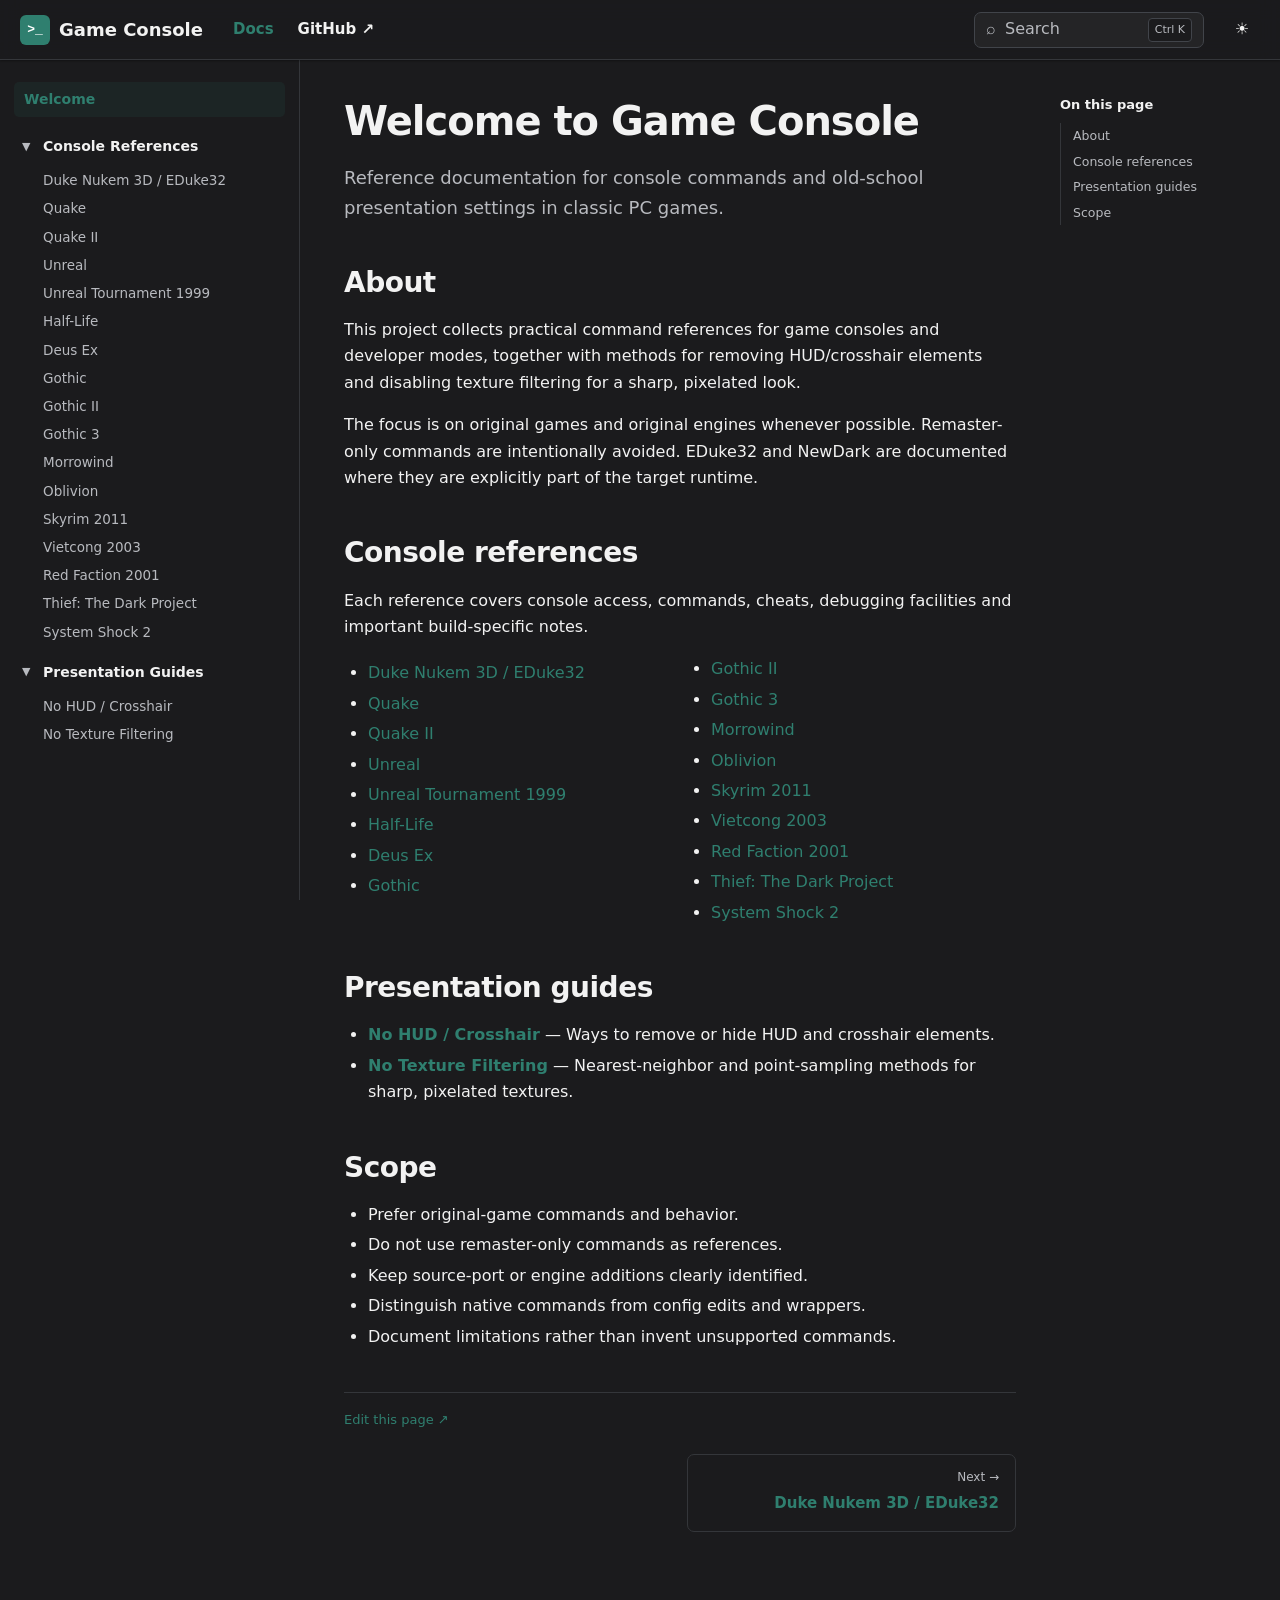
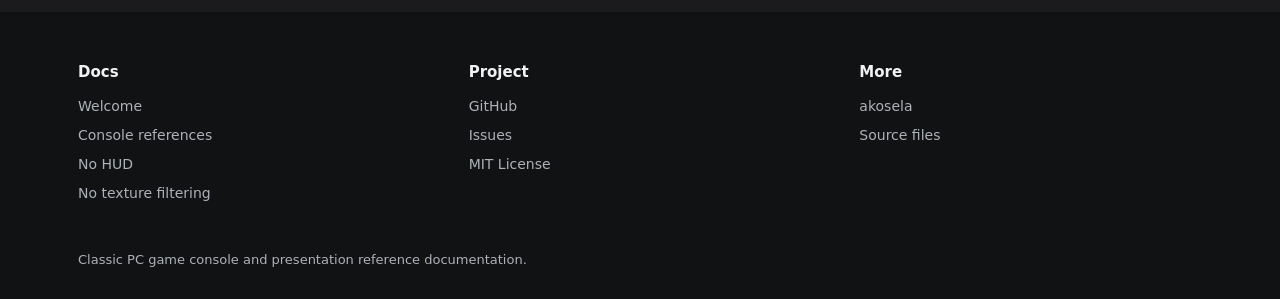
==== docs/index.html @ 08ce1fbd "site: make dark mode the default" ====
<!doctype html>
<html lang="en">
<head>
  <meta charset="utf-8">
  <meta name="viewport" content="width=device-width,initial-scale=1">
  <meta name="description" content="Classic PC game console commands, HUD removal and texture filtering documentation.">
  <title>Welcome | Game Console</title>
  <link rel="stylesheet" href="assets/styles.css">
  <script>
    (()=>{const t=localStorage.getItem("gcd-theme") || "dark";document.documentElement.dataset.theme=t;})();
  </script>
</head>
<body>

<header class="navbar">
  <div class="navbar-inner">
    <button class="icon-button mobile-menu" id="mobile-menu"
            type="button" aria-label="Toggle navigation">☰</button>
    <a class="navbar-brand" href="index.html">
      <span class="brand-icon">&gt;_</span>
      <span>Game Console</span>
    </a>
    <nav class="navbar-items" aria-label="Primary navigation">
      <a class="navbar-link active" href="index.html">Docs</a>
      <a class="navbar-link" data-repo-link target="_blank" rel="noopener">GitHub ↗</a>
    </nav>
    <div class="navbar-spacer"></div>
    <button class="search-button" id="search-button" type="button">
      <span>⌕</span>
      <span class="label">Search</span>
      <span class="key">Ctrl K</span>
    </button>
    <button class="icon-button" id="theme-toggle" type="button"
            aria-label="Toggle color mode">◐</button>
  </div>
</header>

<div class="docs-shell">
  <aside id="sidebar" class="sidebar"></aside>
  <main class="docs-main">
    <div class="docs-content">
      <h1 class="home-title">Welcome to Game Console</h1>
      <p class="home-lead">
        Reference documentation for console commands and old-school presentation
        settings in classic PC games.
      </p>

      <section class="content-section" id="about">
        <h2>About</h2>
        <p>
          This project collects practical command references for game consoles and
          developer modes, together with methods for removing HUD/crosshair elements
          and disabling texture filtering for a sharp, pixelated look.
        </p>
        <p>
          The focus is on original games and original engines whenever possible.
          Remaster-only commands are intentionally avoided. EDuke32 and NewDark are
          documented where they are explicitly part of the target runtime.
        </p>
      </section>

      <section class="content-section" id="console-references">
        <h2>Console references</h2>
        <p>
          Each reference covers console access, commands, cheats, debugging
          facilities and important build-specific notes.
        </p>
        <ul class="game-columns" id="console-list"></ul>
      </section>

      <section class="content-section" id="presentation-guides">
        <h2>Presentation guides</h2>
        <ul id="guide-list"></ul>
      </section>

      <section class="content-section" id="scope">
        <h2>Scope</h2>
        <ul>
          <li>Prefer original-game commands and behavior.</li>
          <li>Do not use remaster-only commands as references.</li>
          <li>Keep source-port or engine additions clearly identified.</li>
          <li>Distinguish native commands from config edits and wrappers.</li>
          <li>Document limitations rather than invent unsupported commands.</li>
        </ul>
      </section>

      <div class="edit-row">
        <a href="https://github.com/akosela/game-console/edit/master/README.md"
           target="_blank" rel="noopener">Edit this page ↗</a>
      </div>
      <nav class="pagination-nav">
        <div></div>
        <a class="pagination-link next"
           href="doc.html?file=duke-nukem-3d-eduke32-console.txt">
          <span class="pagination-sublabel">Next →</span>
          <span class="pagination-title">Duke Nukem 3D / EDuke32</span>
        </a>
      </nav>
    </div>
  </main>
  <aside class="toc">
    <div class="toc-label">On this page</div>
    <a href="#about">About</a>
    <a href="#console-references">Console references</a>
    <a href="#presentation-guides">Presentation guides</a>
    <a href="#scope">Scope</a>
  </aside>
</div>

<footer class="footer">
  <div class="footer-inner">
    <div>
      <div class="footer-title">Docs</div>
      <a href="index.html">Welcome</a>
      <a href="doc.html?file=thief-console.txt">Console references</a>
      <a href="doc.html?file=nohud.txt">No HUD</a>
      <a href="doc.html?file=notexturefiltering.txt">No texture filtering</a>
    </div>
    <div>
      <div class="footer-title">Project</div>
      <a data-repo-link target="_blank" rel="noopener">GitHub</a>
      <a href="https://github.com/akosela/game-console/issues" target="_blank" rel="noopener">Issues</a>
      <a href="https://github.com/akosela/game-console/blob/master/LICENSE" target="_blank" rel="noopener">MIT License</a>
    </div>
    <div>
      <div class="footer-title">More</div>
      <a href="https://github.com/akosela" target="_blank" rel="noopener">akosela</a>
      <a href="https://github.com/akosela/game-console" target="_blank" rel="noopener">Source files</a>
    </div>
  </div>
  <div class="footer-bottom">
    Classic PC game console and presentation reference documentation.
  </div>
</footer>


<div class="search-modal" id="search-modal" aria-hidden="true">
  <div class="search-panel" role="dialog" aria-modal="true" aria-label="Search documentation">
    <div class="search-input-row">
      <span>⌕</span>
      <input id="search-input" class="search-input" type="search"
             placeholder="Search documentation..." autocomplete="off">
    </div>
    <div id="search-results" class="search-results"></div>
  </div>
</div>

<script src="assets/config.js"></script>
<script src="assets/app.js"></script>
<script>
(() => {
  const docs=window.GAME_CONSOLE_DOCS.documents;
  const api=window.GameConsoleDocs;
  const consoleDocs=docs.filter(d=>d.group==="Console References");
  const guides=docs.filter(d=>d.group==="Presentation Guides");
  document.querySelector("#console-list").innerHTML=consoleDocs.map(
    d=>`<li><a href="${api.docUrl(d.file)}">${api.escapeHtml(d.title)}</a></li>`
  ).join("");
  document.querySelector("#guide-list").innerHTML=guides.map(d=>{
    const desc=d.file==="nohud.txt"
      ? "Ways to remove or hide HUD and crosshair elements."
      : "Nearest-neighbor and point-sampling methods for sharp, pixelated textures.";
    return `<li><a href="${api.docUrl(d.file)}"><strong>${api.escapeHtml(d.title)}</strong></a> — ${desc}</li>`;
  }).join("");
})();
</script>
</body>
</html>
---- docs/assets/styles.css ----
:root {
  --ifm-color-primary: #2f7f6f;
  --ifm-color-primary-dark: #2a7264;
  --ifm-color-primary-light: #398f7e;
  --bg: #ffffff;
  --bg-subtle: #f7f7f8;
  --text: #1c1e21;
  --text-muted: #606770;
  --border: #e2e3e5;
  --border-strong: #d4d5d8;
  --code-bg: #f4f5f6;
  --code-text: #292d33;
  --navbar-bg: rgba(255,255,255,.97);
  --sidebar-bg: #ffffff;
  --footer-bg: #242526;
  --footer-text: #e4e6eb;
  --footer-muted: #b0b3b8;
  --shadow: 0 1px 2px 0 rgba(0,0,0,.08);
  --navbar-height: 60px;
  --sidebar-width: 300px;
  --toc-width: 220px;
  --content-max: 820px;
  --font: system-ui,-apple-system,BlinkMacSystemFont,"Segoe UI",Roboto,Helvetica,Arial,sans-serif;
  --mono: ui-monospace,SFMono-Regular,Menlo,Monaco,Consolas,"Liberation Mono","Courier New",monospace;
}
html[data-theme="dark"] {
  --bg: #1b1b1d;
  --bg-subtle: #242426;
  --text: #f2f2f2;
  --text-muted: #b8babf;
  --border: #34363a;
  --border-strong: #41444a;
  --code-bg: #27292d;
  --code-text: #f0f1f2;
  --navbar-bg: rgba(27,27,29,.97);
  --sidebar-bg: #1b1b1d;
  --footer-bg: #111214;
  --footer-text: #f1f2f3;
  --footer-muted: #aeb1b7;
  --shadow: 0 1px 2px rgba(0,0,0,.35);
}
* { box-sizing: border-box; }
html {
  scroll-behavior: smooth;
  scroll-padding-top: calc(var(--navbar-height) + 16px);
}
body {
  margin: 0;
  color: var(--text);
  background: var(--bg);
  font-family: var(--font);
  font-size: 16px;
  line-height: 1.65;
  -webkit-font-smoothing: antialiased;
}
a {
  color: var(--ifm-color-primary);
  text-decoration: none;
}
a:hover { text-decoration: underline; }
code {
  padding: .12rem .3rem;
  border-radius: 4px;
  background: var(--code-bg);
  color: var(--code-text);
  font-family: var(--mono);
  font-size: .88em;
}
button,input { font: inherit; }
::selection {
  color: #fff;
  background: var(--ifm-color-primary);
}

/* Navbar */
.navbar {
  position: sticky;
  top: 0;
  z-index: 80;
  height: var(--navbar-height);
  border-bottom: 1px solid var(--border);
  background: var(--navbar-bg);
  box-shadow: var(--shadow);
  backdrop-filter: blur(10px);
}
.navbar-inner {
  height: 100%;
  display: flex;
  align-items: center;
  gap: 20px;
  padding: 0 20px;
}
.navbar-brand {
  display: inline-flex;
  align-items: center;
  gap: 9px;
  color: var(--text);
  font-size: 18px;
  font-weight: 700;
}
.navbar-brand:hover { text-decoration: none; }
.brand-icon {
  width: 30px;
  height: 30px;
  display: grid;
  place-items: center;
  border-radius: 6px;
  background: var(--ifm-color-primary);
  color: white;
  font-family: var(--mono);
  font-size: 13px;
  font-weight: 700;
}
.navbar-items {
  display: flex;
  align-items: center;
  gap: 4px;
}
.navbar-link {
  padding: 7px 10px;
  border-radius: 5px;
  color: var(--text);
  font-size: 15px;
  font-weight: 600;
}
.navbar-link:hover {
  color: var(--ifm-color-primary);
  text-decoration: none;
}
.navbar-link.active { color: var(--ifm-color-primary); }
.navbar-spacer { flex: 1; }
.search-button {
  width: 230px;
  height: 36px;
  display: flex;
  align-items: center;
  gap: 9px;
  padding: 0 11px;
  border: 1px solid var(--border-strong);
  border-radius: 7px;
  color: var(--text-muted);
  background: var(--bg-subtle);
  cursor: pointer;
  text-align: left;
}
.search-button .key {
  margin-left: auto;
  padding: 1px 6px;
  border: 1px solid var(--border-strong);
  border-radius: 4px;
  background: var(--bg);
  font-size: 11px;
  line-height: 20px;
}
.icon-button {
  width: 36px;
  height: 36px;
  display: grid;
  place-items: center;
  border: 0;
  border-radius: 6px;
  color: var(--text);
  background: transparent;
  cursor: pointer;
}
.icon-button:hover { background: var(--bg-subtle); }
.mobile-menu { display: none; }

/* Docs shell */
.docs-shell {
  display: grid;
  grid-template-columns: var(--sidebar-width) minmax(0,1fr) var(--toc-width);
  min-height: calc(100vh - var(--navbar-height));
}
.sidebar {
  position: sticky;
  top: var(--navbar-height);
  height: calc(100vh - var(--navbar-height));
  overflow-y: auto;
  border-right: 1px solid var(--border);
  background: var(--sidebar-bg);
  padding: 22px 14px 36px;
}
.sidebar-home {
  display: block;
  margin-bottom: 12px;
  padding: 6px 10px;
  border-radius: 5px;
  color: var(--text);
  font-size: 14px;
  font-weight: 600;
}
.sidebar-home:hover {
  background: var(--bg-subtle);
  text-decoration: none;
}
.sidebar-home.active {
  color: var(--ifm-color-primary);
  background: color-mix(in srgb, var(--ifm-color-primary) 10%, transparent);
}
.sidebar-group { margin: 5px 0 9px; }
.sidebar-group-toggle {
  width: 100%;
  display: flex;
  align-items: center;
  gap: 7px;
  padding: 6px 8px;
  border: 0;
  border-radius: 5px;
  color: var(--text);
  background: transparent;
  cursor: pointer;
  font-size: 14px;
  font-weight: 700;
  text-align: left;
}
.sidebar-group-toggle:hover { background: var(--bg-subtle); }
.sidebar-chevron {
  width: 14px;
  color: var(--text-muted);
  font-size: 11px;
  transition: transform .12s ease;
}
.sidebar-group.collapsed .sidebar-chevron { transform: rotate(-90deg); }
.sidebar-list {
  margin: 2px 0 4px;
  padding: 0 0 0 21px;
  list-style: none;
}
.sidebar-group.collapsed .sidebar-list { display: none; }
.sidebar-link {
  display: block;
  padding: 5px 8px;
  border-radius: 5px;
  color: var(--text-muted);
  font-size: 13.5px;
  line-height: 1.35;
}
.sidebar-link:hover {
  color: var(--text);
  background: var(--bg-subtle);
  text-decoration: none;
}
.sidebar-link.active {
  color: var(--ifm-color-primary);
  background: color-mix(in srgb, var(--ifm-color-primary) 10%, transparent);
  font-weight: 600;
}
.docs-main {
  min-width: 0;
  padding: 38px 44px 80px;
}
.docs-content {
  width: min(100%, var(--content-max));
  margin: 0 auto;
}
.toc {
  position: sticky;
  top: var(--navbar-height);
  align-self: start;
  max-height: calc(100vh - var(--navbar-height));
  overflow-y: auto;
  padding: 34px 20px 40px 0;
}
.toc-label {
  margin-bottom: 8px;
  color: var(--text);
  font-size: 13px;
  font-weight: 700;
}
.toc a {
  display: block;
  padding: 4px 0 4px 12px;
  border-left: 1px solid var(--border);
  color: var(--text-muted);
  font-size: 12.5px;
  line-height: 1.4;
}
.toc a:hover {
  color: var(--ifm-color-primary);
  text-decoration: none;
}
.toc a.active {
  color: var(--ifm-color-primary);
  border-left-color: var(--ifm-color-primary);
}

/* Home/article */
.doc-title,
.home-title {
  margin: 0 0 18px;
  color: var(--text);
  font-size: 40px;
  line-height: 1.18;
  letter-spacing: -.025em;
}
.home-lead {
  margin: 0 0 34px;
  color: var(--text-muted);
  font-size: 18px;
}
.content-section {
  margin: 0 0 38px;
}
.content-section h2,
.article h2 {
  margin: 36px 0 16px;
  padding-top: 6px;
  font-size: 28px;
  line-height: 1.3;
  letter-spacing: -.018em;
}
.content-section h3,
.article h3 {
  margin: 28px 0 10px;
  font-size: 21px;
  line-height: 1.35;
}
.content-section p,
.article p {
  margin: 0 0 16px;
}
.content-section ul,
.article ul,
.article ol {
  margin: 0 0 16px;
  padding-left: 24px;
}
.content-section li,
.article li { margin: 4px 0; }
.game-columns {
  columns: 2;
  column-gap: 38px;
  padding-left: 22px;
}
.game-columns li { break-inside: avoid; }
.doc-meta {
  margin: -8px 0 28px;
  color: var(--text-muted);
  font-size: 13px;
}
.doc-actions {
  display: flex;
  flex-wrap: wrap;
  gap: 12px;
  margin: -10px 0 30px;
}
.doc-actions a {
  font-size: 13px;
  font-weight: 600;
}
.article section { margin-bottom: 34px; }
.anchor-link {
  margin-left: 7px;
  opacity: 0;
  color: var(--ifm-color-primary);
  font-size: .75em;
  font-weight: 400;
}
.article h2:hover .anchor-link { opacity: 1; }
.note {
  padding: 12px 16px;
  border-left: 4px solid var(--ifm-color-primary);
  border-radius: 4px;
  background: color-mix(in srgb, var(--ifm-color-primary) 8%, var(--bg-subtle));
}
.command-card {
  margin: 18px 0;
  border: 1px solid var(--border);
  border-radius: 6px;
  overflow: hidden;
}
.command-line {
  position: relative;
  padding: 11px 52px 11px 13px;
  background: var(--code-bg);
  color: var(--code-text);
  font-family: var(--mono);
  font-size: 13px;
  overflow-wrap: anywhere;
}
.command-description {
  padding: 11px 13px;
  border-top: 1px solid var(--border);
  color: var(--text-muted);
  font-size: 14px;
}
.copy-button {
  position: absolute;
  right: 7px;
  top: 7px;
  height: 28px;
  padding: 0 7px;
  border: 1px solid var(--border-strong);
  border-radius: 5px;
  background: var(--bg);
  color: var(--text-muted);
  cursor: pointer;
  font-size: 11px;
}
pre.code-block,
pre.raw-fallback {
  margin: 18px 0;
  padding: 14px 16px;
  overflow-x: auto;
  border: 1px solid var(--border);
  border-radius: 6px;
  background: var(--code-bg);
  color: var(--code-text);
  font-family: var(--mono);
  font-size: 13px;
  line-height: 1.55;
}
pre code {
  padding: 0;
  background: transparent;
  color: inherit;
}
.edit-row {
  display: flex;
  justify-content: flex-start;
  margin: 42px 0 24px;
  padding-top: 16px;
  border-top: 1px solid var(--border);
  font-size: 13px;
}
.pagination-nav {
  display: grid;
  grid-template-columns: 1fr 1fr;
  gap: 14px;
  margin-top: 18px;
}
.pagination-link {
  min-height: 78px;
  padding: 13px 16px;
  border: 1px solid var(--border);
  border-radius: 7px;
  color: var(--text);
}
.pagination-link:hover {
  border-color: var(--ifm-color-primary);
  text-decoration: none;
}
.pagination-link.next { text-align: right; }
.pagination-sublabel {
  display: block;
  color: var(--text-muted);
  font-size: 12px;
}
.pagination-title {
  display: block;
  margin-top: 3px;
  color: var(--ifm-color-primary);
  font-size: 15px;
  font-weight: 700;
}

/* Search modal */
.search-modal {
  position: fixed;
  inset: 0;
  z-index: 120;
  display: none;
  justify-content: center;
  align-items: flex-start;
  padding: 72px 16px 20px;
  background: rgba(0,0,0,.45);
}
.search-modal.open { display: flex; }
.search-panel {
  width: min(650px,100%);
  overflow: hidden;
  border: 1px solid var(--border);
  border-radius: 8px;
  background: var(--bg);
  box-shadow: 0 18px 60px rgba(0,0,0,.25);
}
.search-input-row {
  display: flex;
  align-items: center;
  gap: 10px;
  padding: 12px 14px;
  border-bottom: 1px solid var(--border);
}
.search-input {
  flex: 1;
  min-width: 0;
  border: 0;
  outline: 0;
  color: var(--text);
  background: transparent;
  font-size: 16px;
}
.search-results {
  max-height: 55vh;
  overflow-y: auto;
  padding: 8px;
}
.search-result {
  display: block;
  padding: 10px 11px;
  border-radius: 5px;
  color: var(--text);
}
.search-result:hover,
.search-result.selected {
  background: var(--bg-subtle);
  text-decoration: none;
}
.search-result strong {
  display: block;
  font-size: 14px;
}
.search-result span {
  display: block;
  margin-top: 2px;
  color: var(--text-muted);
  font-size: 12px;
}
.search-empty {
  padding: 18px;
  color: var(--text-muted);
  font-size: 13px;
}

/* Footer */
.footer {
  color: var(--footer-text);
  background: var(--footer-bg);
}
.footer-inner {
  max-width: 1180px;
  display: grid;
  grid-template-columns: repeat(3,1fr);
  gap: 48px;
  margin: 0 auto;
  padding: 48px 28px 38px;
}
.footer-title {
  margin-bottom: 10px;
  font-size: 15px;
  font-weight: 700;
}
.footer a {
  display: block;
  margin: 6px 0;
  color: var(--footer-muted);
  font-size: 14px;
}
.footer a:hover {
  color: #fff;
  text-decoration: none;
}
.footer-bottom {
  max-width: 1180px;
  margin: 0 auto;
  padding: 0 28px 28px;
  color: var(--footer-muted);
  font-size: 13px;
}

/* Error/loading */
.loading {
  min-height: 34vh;
  display: grid;
  place-items: center;
  color: var(--text-muted);
}
.error-card {
  padding: 18px;
  border: 1px solid #cc4b4b;
  border-radius: 6px;
  background: color-mix(in srgb,#cc4b4b 8%,var(--bg));
}

/* Responsive */
@media (max-width: 1120px) {
  .docs-shell {
    grid-template-columns: var(--sidebar-width) minmax(0,1fr);
  }
  .toc { display: none; }
}
@media (max-width: 820px) {
  .navbar-inner { gap: 8px; padding: 0 12px; }
  .mobile-menu { display: grid; }
  .navbar-items { display: none; }
  .search-button {
    width: 38px;
    justify-content: center;
    padding: 0;
  }
  .search-button .label,
  .search-button .key { display: none; }
  .docs-shell { display: block; }
  .sidebar {
    position: fixed;
    top: var(--navbar-height);
    left: 0;
    z-index: 70;
    width: min(86vw,var(--sidebar-width));
    transform: translateX(-103%);
    transition: transform .18s ease;
    box-shadow: 8px 0 26px rgba(0,0,0,.12);
  }
  .sidebar.open { transform: translateX(0); }
  .docs-main { padding: 32px 20px 60px; }
}
@media (max-width: 560px) {
  .navbar-brand span:last-child { display: none; }
  .doc-title,.home-title { font-size: 34px; }
  .content-section h2,.article h2 { font-size: 25px; }
  .game-columns { columns: 1; }
  .pagination-nav { grid-template-columns: 1fr; }
  .footer-inner {
    grid-template-columns: 1fr;
    gap: 26px;
    padding-top: 36px;
  }
}
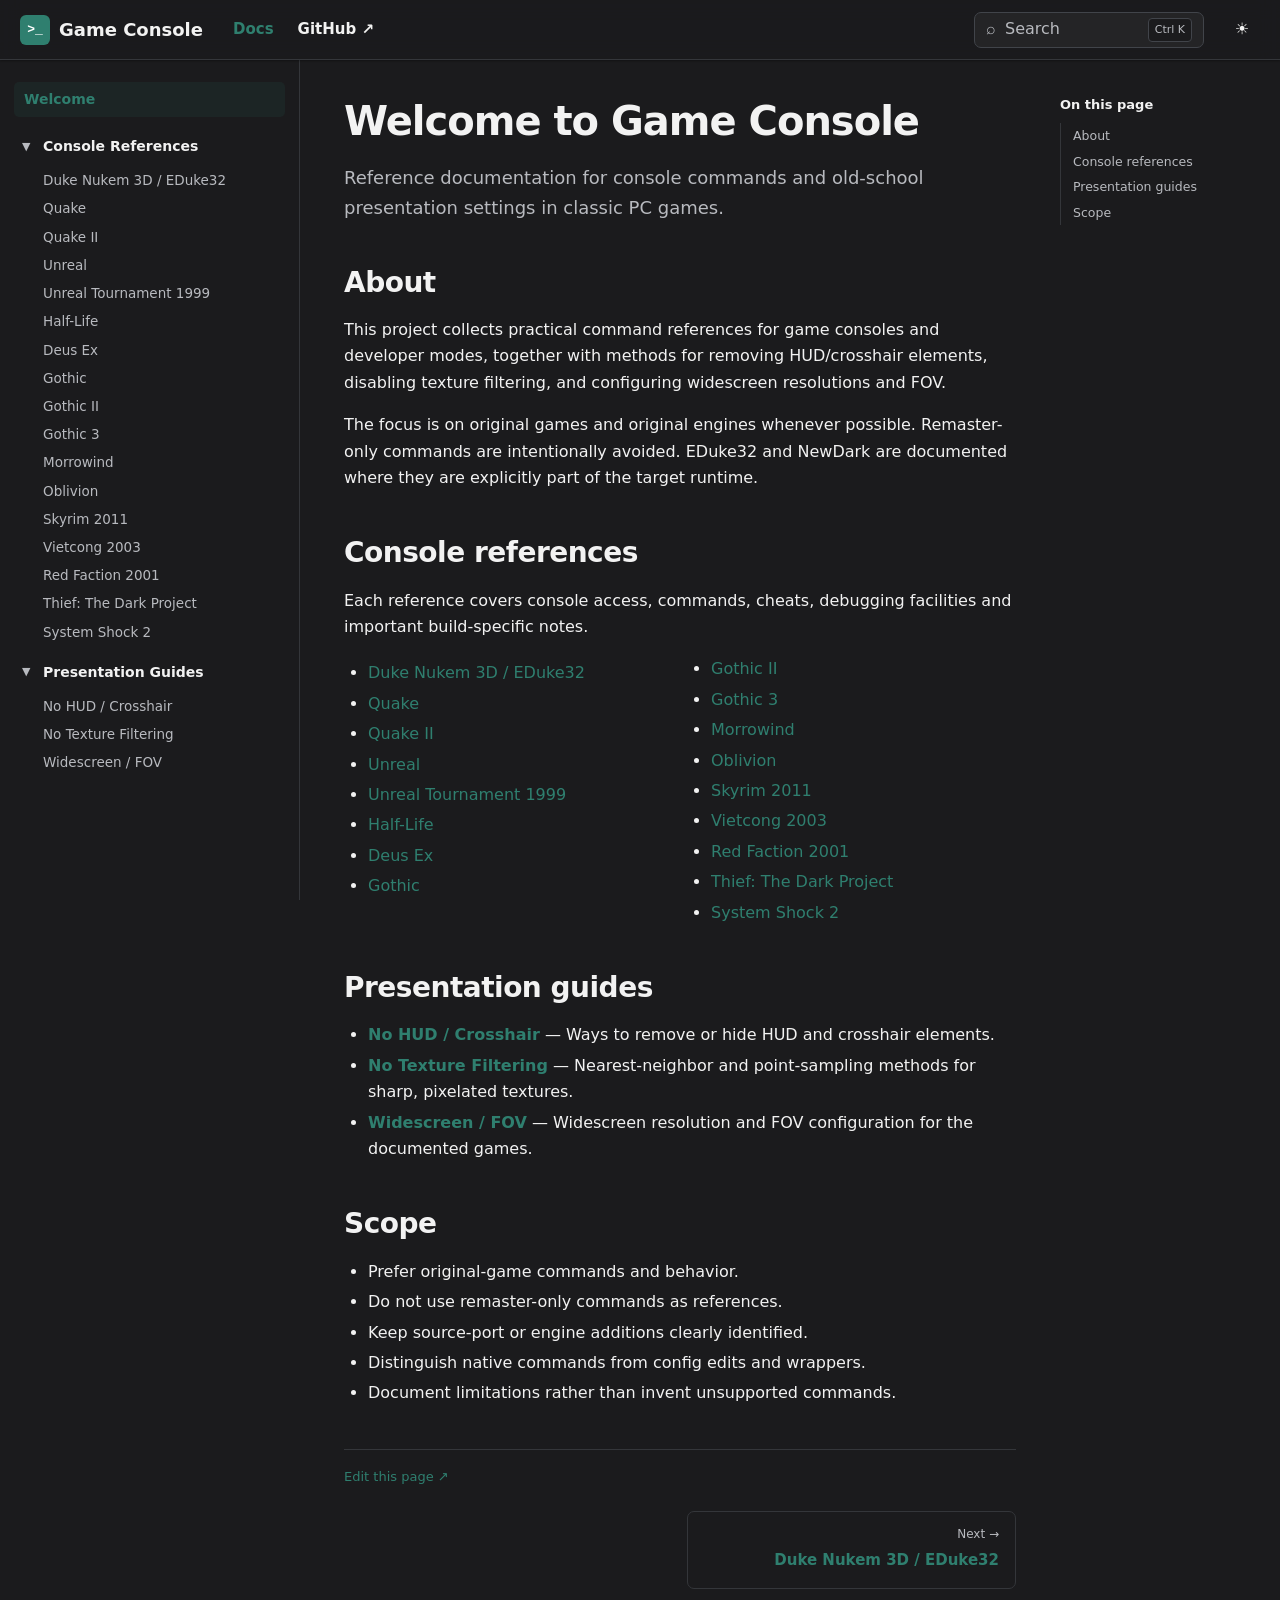
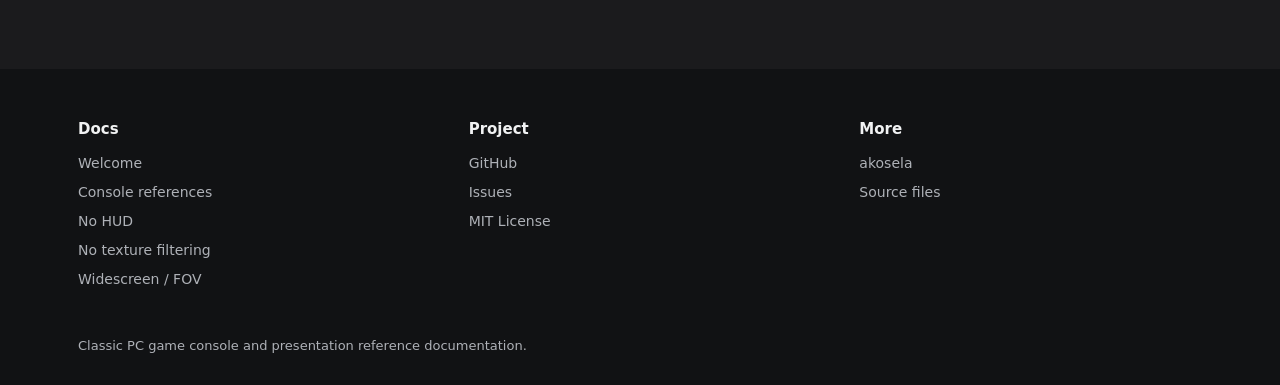
==== commit 2af3d54d: "site: add widescreen" ====
--- a/docs/index.html
+++ b/docs/index.html
@@ -3,7 +3,7 @@
 <head>
   <meta charset="utf-8">
   <meta name="viewport" content="width=device-width,initial-scale=1">
-  <meta name="description" content="Classic PC game console commands, HUD removal and texture filtering documentation.">
+  <meta name="description" content="Classic PC game console commands, HUD removal, texture filtering, widescreen and FOV documentation.">
   <title>Welcome | Game Console</title>
   <link rel="stylesheet" href="assets/styles.css">
   <script>
@@ -11,7 +11,6 @@
   </script>
 </head>
 <body>
-
 <header class="navbar">
   <div class="navbar-inner">
     <button class="icon-button mobile-menu" id="mobile-menu"
@@ -34,7 +33,6 @@
             aria-label="Toggle color mode">◐</button>
   </div>
 </header>
-
 <div class="docs-shell">
   <aside id="sidebar" class="sidebar"></aside>
   <main class="docs-main">
@@ -44,13 +42,12 @@
         Reference documentation for console commands and old-school presentation
         settings in classic PC games.
       </p>
-
       <section class="content-section" id="about">
         <h2>About</h2>
         <p>
           This project collects practical command references for game consoles and
-          developer modes, together with methods for removing HUD/crosshair elements
-          and disabling texture filtering for a sharp, pixelated look.
+          developer modes, together with methods for removing HUD/crosshair elements,
+          disabling texture filtering, and configuring widescreen resolutions and FOV.
         </p>
         <p>
           The focus is on original games and original engines whenever possible.
@@ -58,7 +55,6 @@
           documented where they are explicitly part of the target runtime.
         </p>
       </section>
-
       <section class="content-section" id="console-references">
         <h2>Console references</h2>
         <p>
@@ -72,7 +68,6 @@
         <h2>Presentation guides</h2>
         <ul id="guide-list"></ul>
       </section>
-
       <section class="content-section" id="scope">
         <h2>Scope</h2>
         <ul>
@@ -83,7 +78,6 @@
           <li>Document limitations rather than invent unsupported commands.</li>
         </ul>
       </section>
-
       <div class="edit-row">
         <a href="https://github.com/akosela/game-console/edit/master/README.md"
            target="_blank" rel="noopener">Edit this page ↗</a>
@@ -106,7 +100,6 @@
     <a href="#scope">Scope</a>
   </aside>
 </div>
-
 <footer class="footer">
   <div class="footer-inner">
     <div>
@@ -115,6 +108,7 @@
       <a href="doc.html?file=thief-console.txt">Console references</a>
       <a href="doc.html?file=nohud.txt">No HUD</a>
       <a href="doc.html?file=notexturefiltering.txt">No texture filtering</a>
+      <a href="doc.html?file=widescreen.txt">Widescreen / FOV</a>
     </div>
     <div>
       <div class="footer-title">Project</div>
@@ -133,7 +127,6 @@
   </div>
 </footer>
 
-
 <div class="search-modal" id="search-modal" aria-hidden="true">
   <div class="search-panel" role="dialog" aria-modal="true" aria-label="Search documentation">
     <div class="search-input-row">
@@ -144,7 +137,6 @@
     <div id="search-results" class="search-results"></div>
   </div>
 </div>
-
 <script src="assets/config.js"></script>
 <script src="assets/app.js"></script>
 <script>
@@ -153,16 +145,22 @@
   const api=window.GameConsoleDocs;
   const consoleDocs=docs.filter(d=>d.group==="Console References");
   const guides=docs.filter(d=>d.group==="Presentation Guides");
+  const guideDescriptions={
+    "nohud.txt": "Ways to remove or hide HUD and crosshair elements.",
+    "notexturefiltering.txt":
+      "Nearest-neighbor and point-sampling methods for sharp, pixelated textures.",
+    "widescreen.txt":
+      "Widescreen resolution and FOV configuration for the documented games."
+  };
   document.querySelector("#console-list").innerHTML=consoleDocs.map(
     d=>`<li><a href="${api.docUrl(d.file)}">${api.escapeHtml(d.title)}</a></li>`
   ).join("");
   document.querySelector("#guide-list").innerHTML=guides.map(d=>{
-    const desc=d.file==="nohud.txt"
-      ? "Ways to remove or hide HUD and crosshair elements."
-      : "Nearest-neighbor and point-sampling methods for sharp, pixelated textures.";
+    const desc=guideDescriptions[d.file] || "Presentation configuration reference.";
     return `<li><a href="${api.docUrl(d.file)}"><strong>${api.escapeHtml(d.title)}</strong></a> — ${desc}</li>`;
   }).join("");
 })();
 </script>
+<!-- Cloudflare Web Analytics --><script type='module' src='https://static.cloudflareinsights.com/beacon.min.js' data-cf-beacon='{"token": "ddf84d8627ce4d67b2b83c2fdfb0695c"}'></script><!-- End Cloudflare Web Analytics -->
 </body>
 </html>
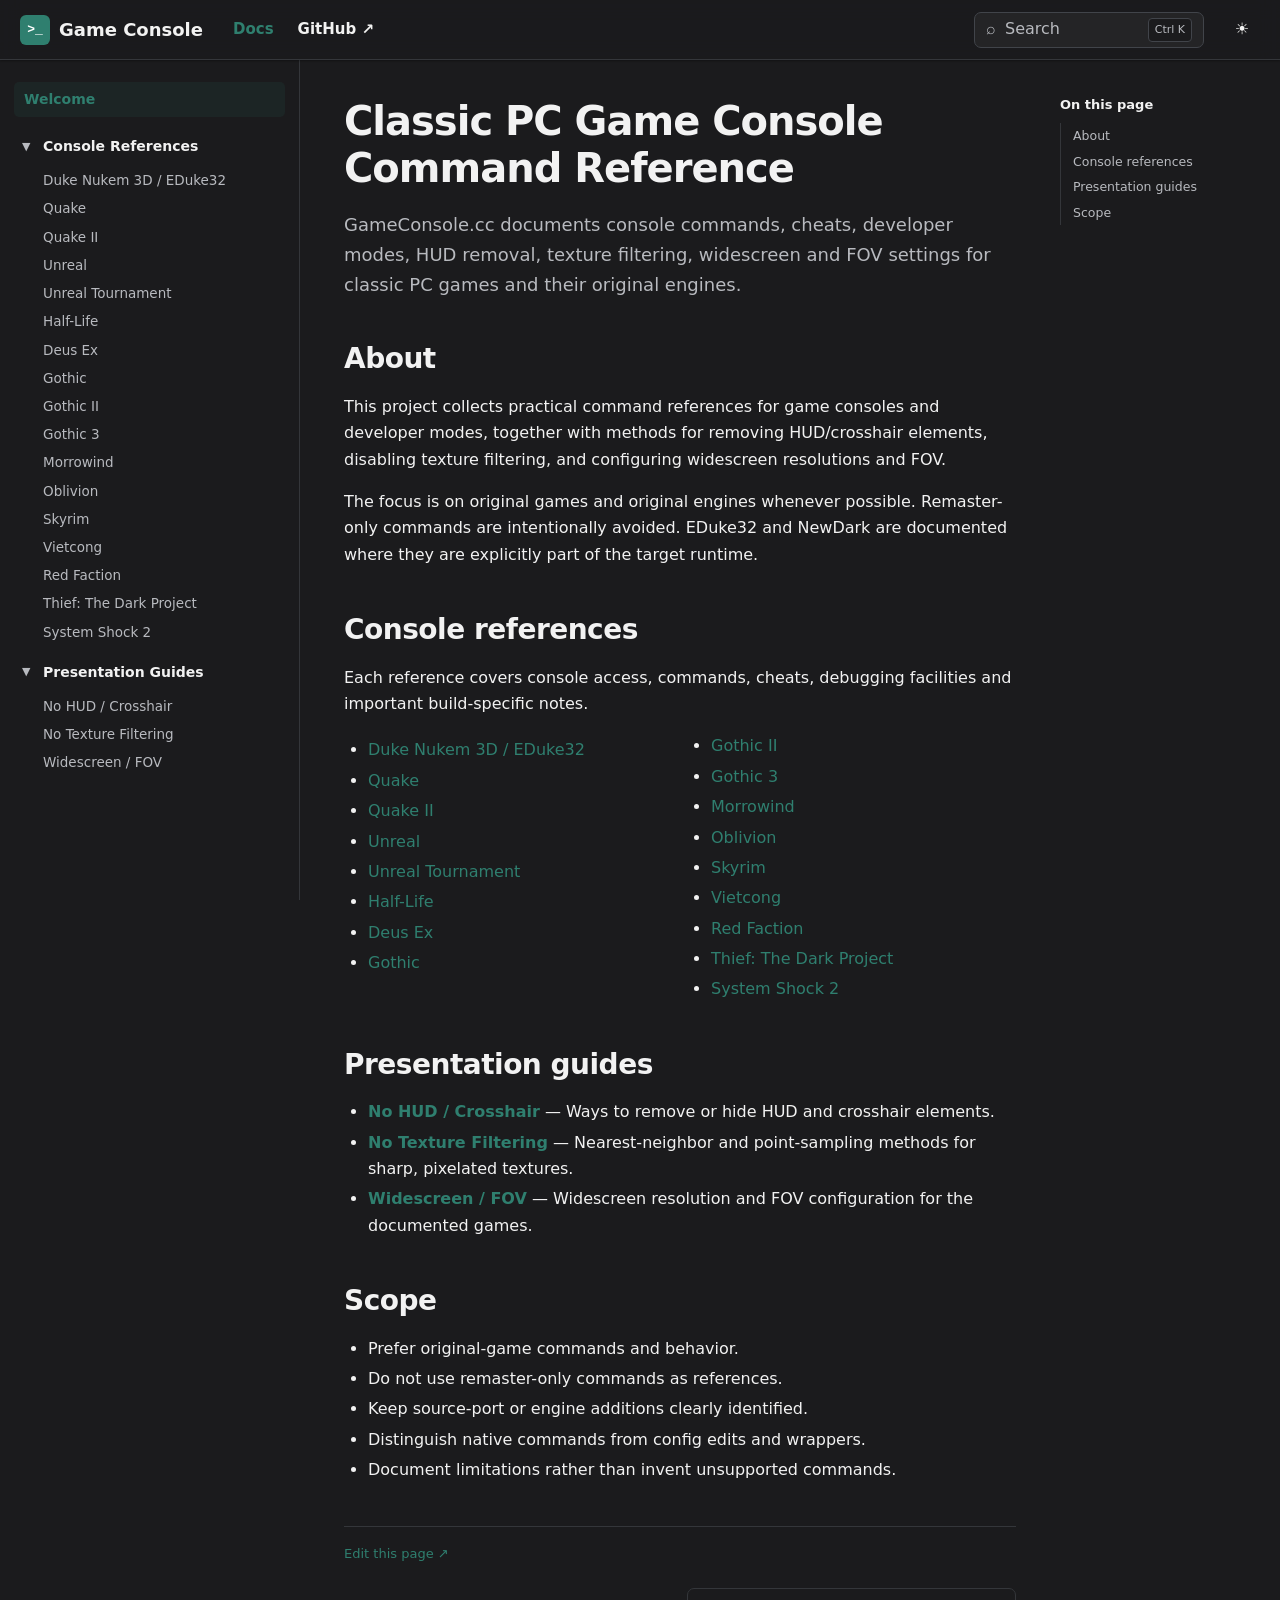
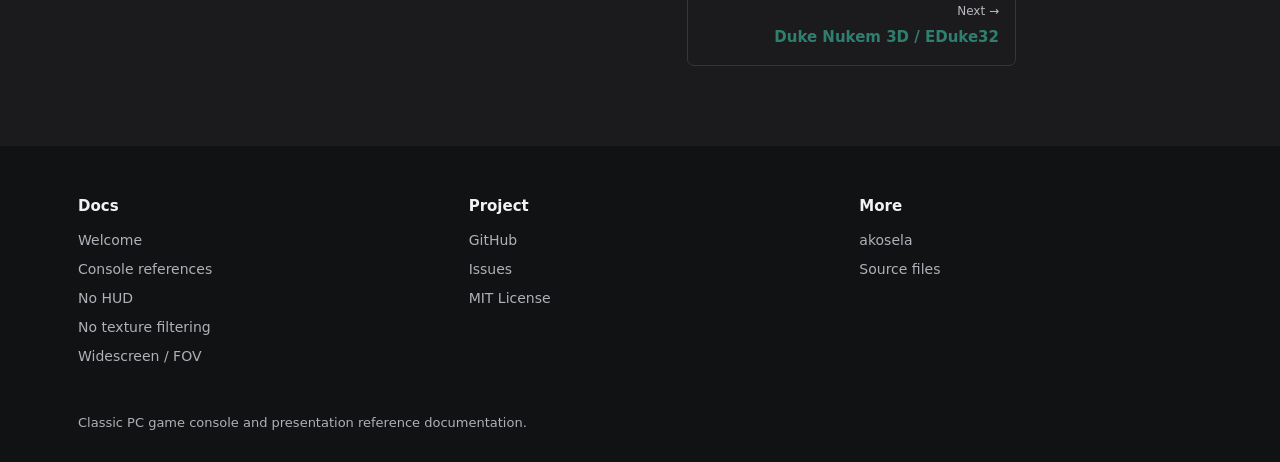
==== commit 41c264d4: "site: add seo data" ====
--- a/docs/index.html
+++ b/docs/index.html
@@ -4,7 +4,7 @@
   <meta charset="utf-8">
   <meta name="viewport" content="width=device-width,initial-scale=1">
   <meta name="description" content="Classic PC game console commands, HUD removal, texture filtering, widescreen and FOV documentation.">
-  <title>Welcome | Game Console</title>
+  <title>GameConsole.cc - Classic PC Game Console Command Reference</title>
   <link rel="stylesheet" href="assets/styles.css">
   <script>
     (()=>{const t=localStorage.getItem("gcd-theme") || "dark";document.documentElement.dataset.theme=t;})();
@@ -37,10 +37,11 @@
   <aside id="sidebar" class="sidebar"></aside>
   <main class="docs-main">
     <div class="docs-content">
-      <h1 class="home-title">Welcome to Game Console</h1>
+      <h1 class="home-title">Classic PC Game Console Command Reference</h1>
       <p class="home-lead">
-        Reference documentation for console commands and old-school presentation
-        settings in classic PC games.
+        GameConsole.cc documents console commands, cheats, developer modes,
+        HUD removal, texture filtering, widescreen and FOV settings for
+        classic PC games and their original engines.
       </p>
       <section class="content-section" id="about">
         <h2>About</h2>
--- a/docs/assets/styles.css
+++ b/docs/assets/styles.css
@@ -64,7 +64,7 @@
   background: var(--code-bg);
   color: var(--code-text);
   font-family: var(--mono);
-  font-size: .88em;
+  font-size: 13px;
 }
 button,input { font: inherit; }
 ::selection {
@@ -415,6 +415,7 @@
   padding: 0;
   background: transparent;
   color: inherit;
+  font-size: inherit;
 }
 .edit-row {
   display: flex;
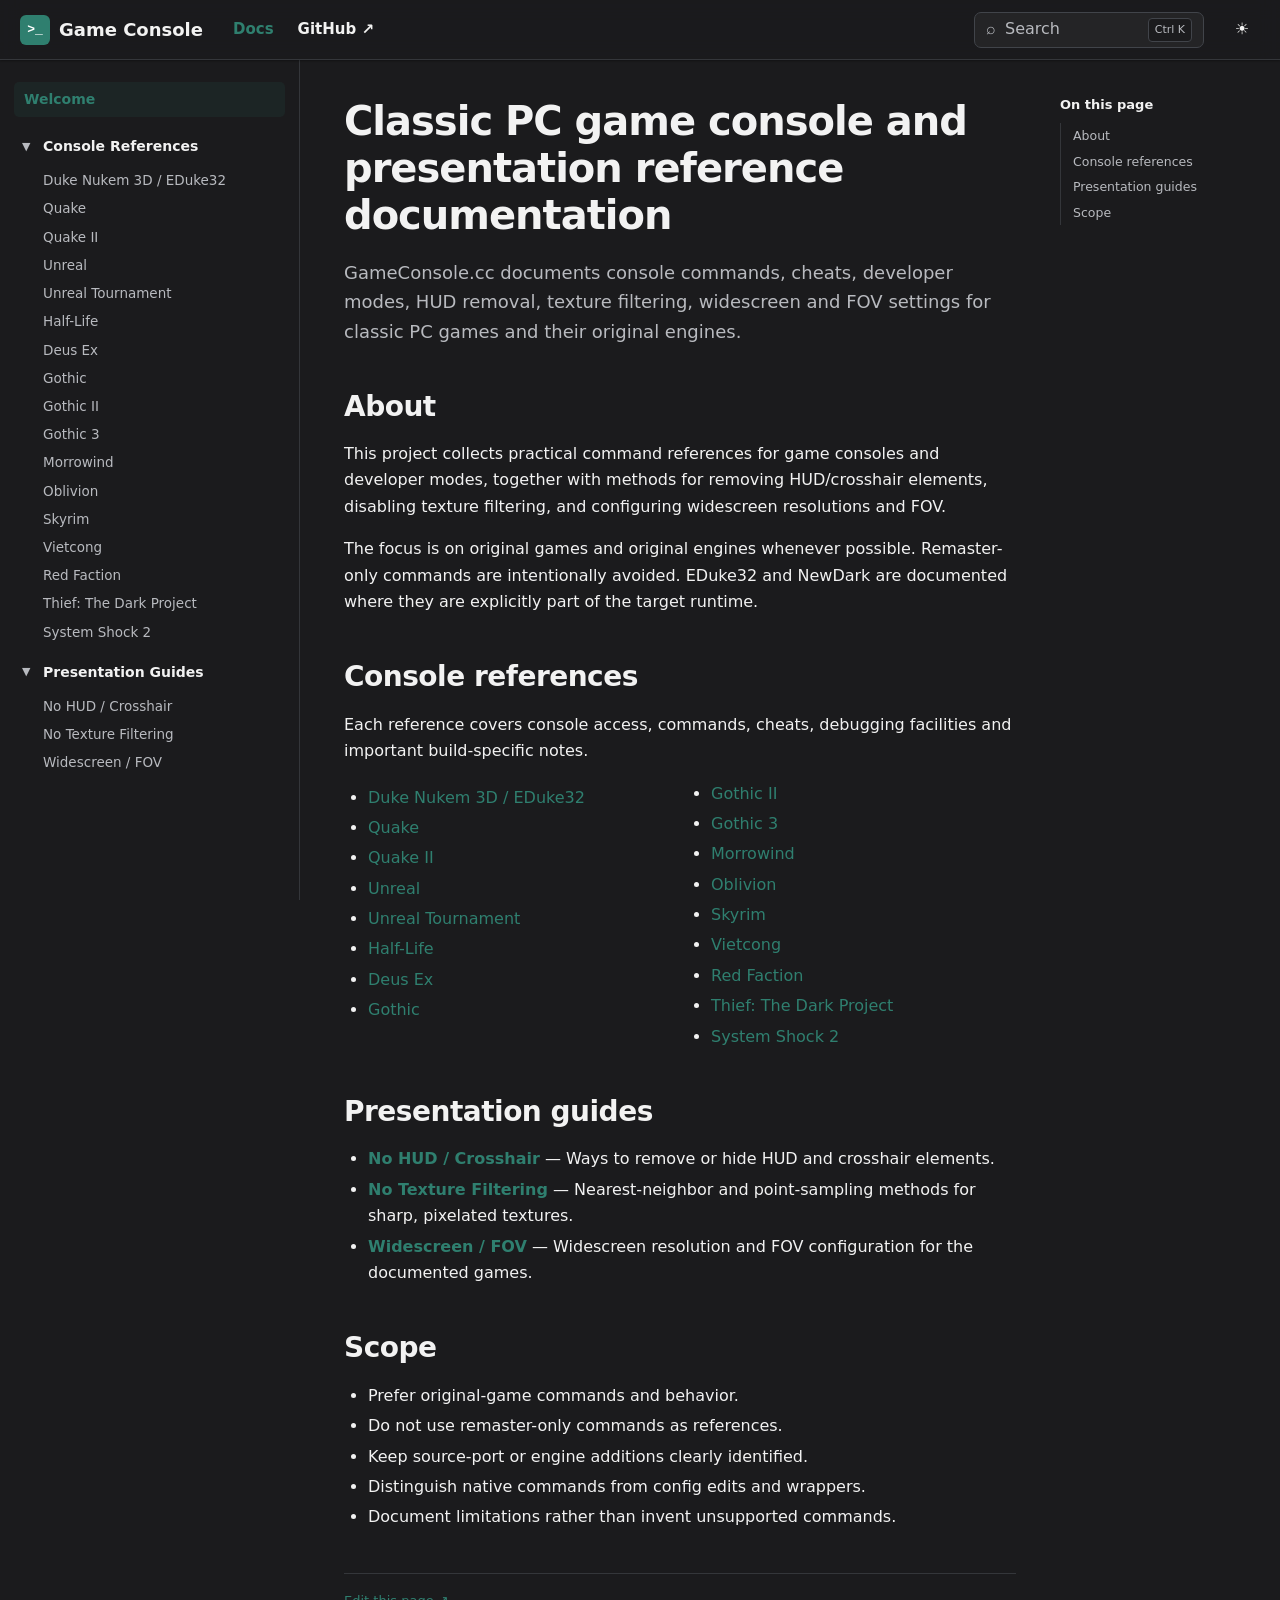
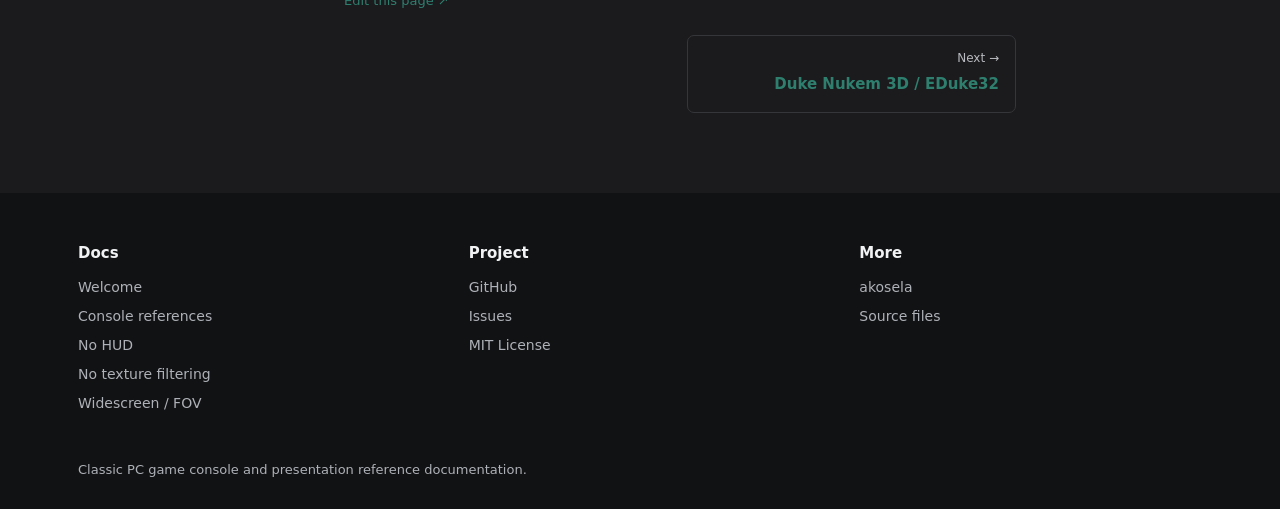
==== commit d6e48b36: "site: update title" ====
--- a/docs/index.html
+++ b/docs/index.html
@@ -37,7 +37,7 @@
   <aside id="sidebar" class="sidebar"></aside>
   <main class="docs-main">
     <div class="docs-content">
-      <h1 class="home-title">Classic PC Game Console Command Reference</h1>
+      <h1 class="home-title">Classic PC game console and presentation reference documentation</h1>
       <p class="home-lead">
         GameConsole.cc documents console commands, cheats, developer modes,
         HUD removal, texture filtering, widescreen and FOV settings for
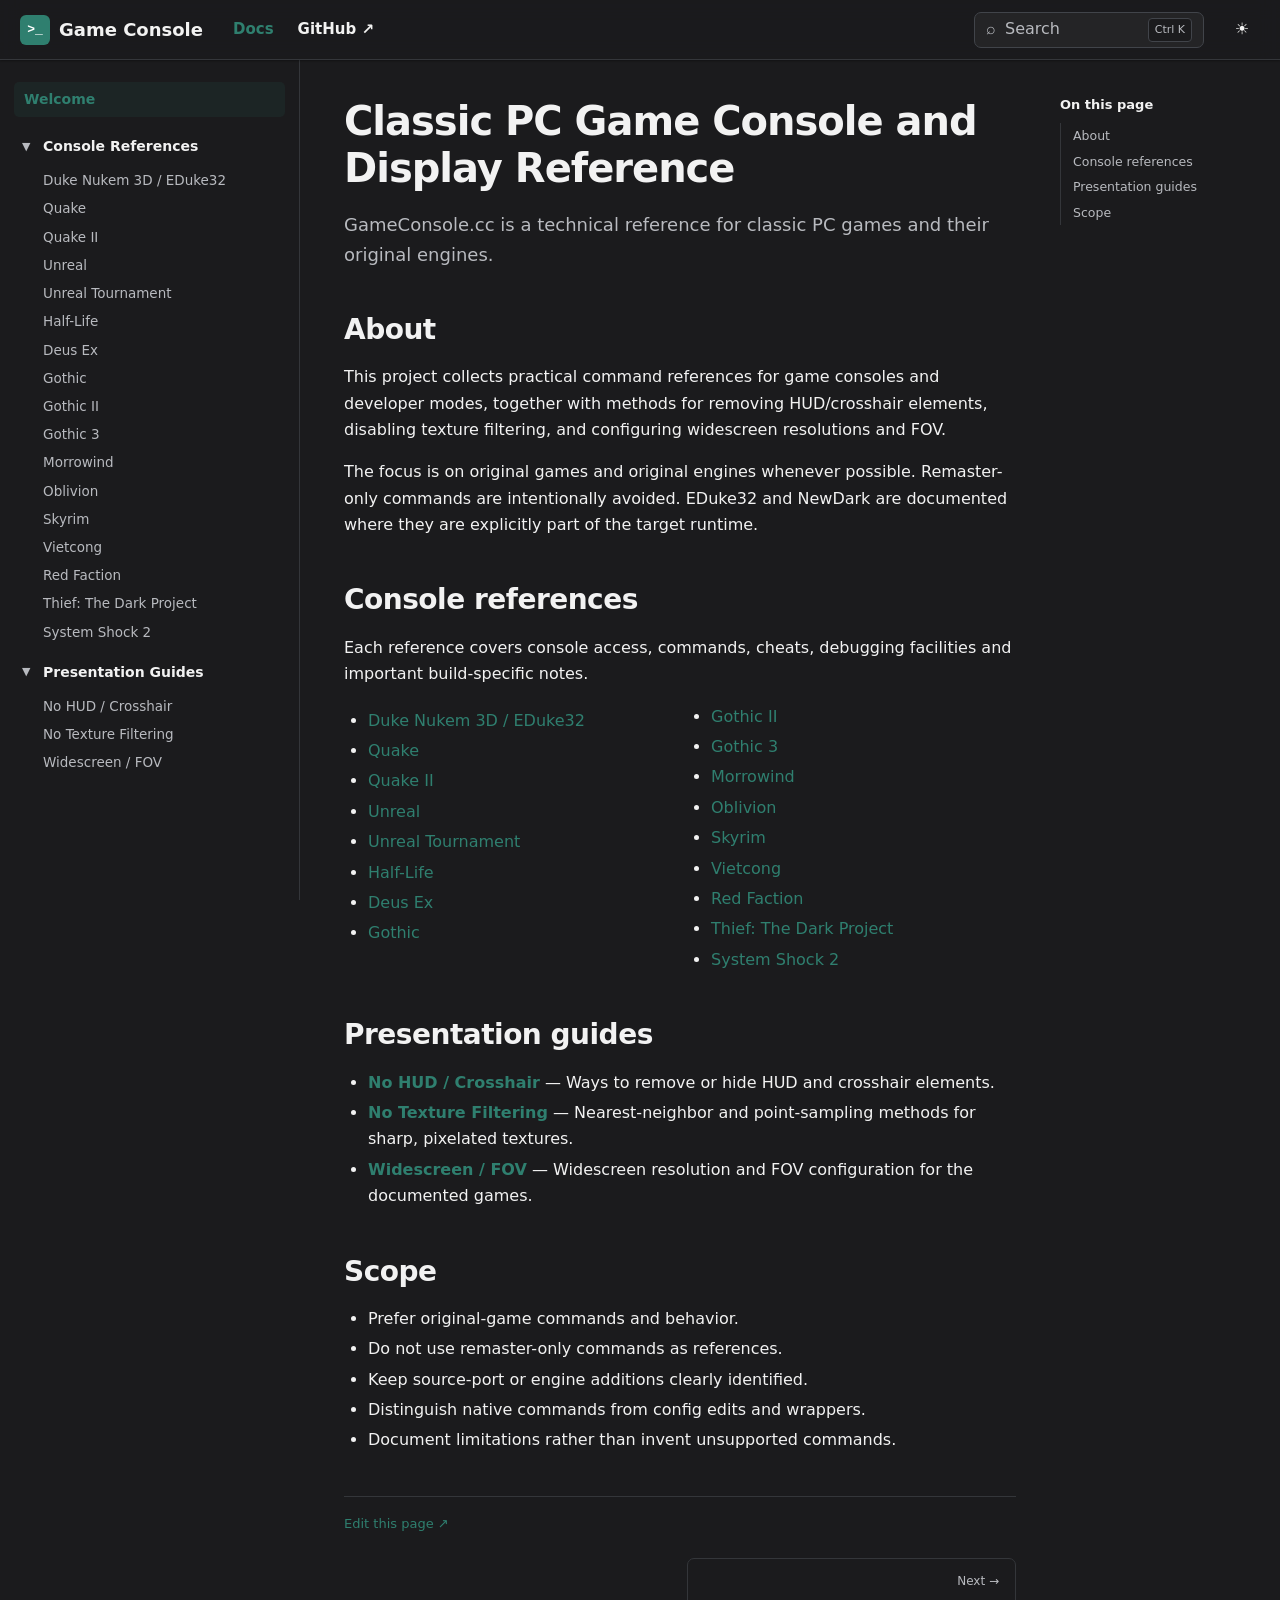
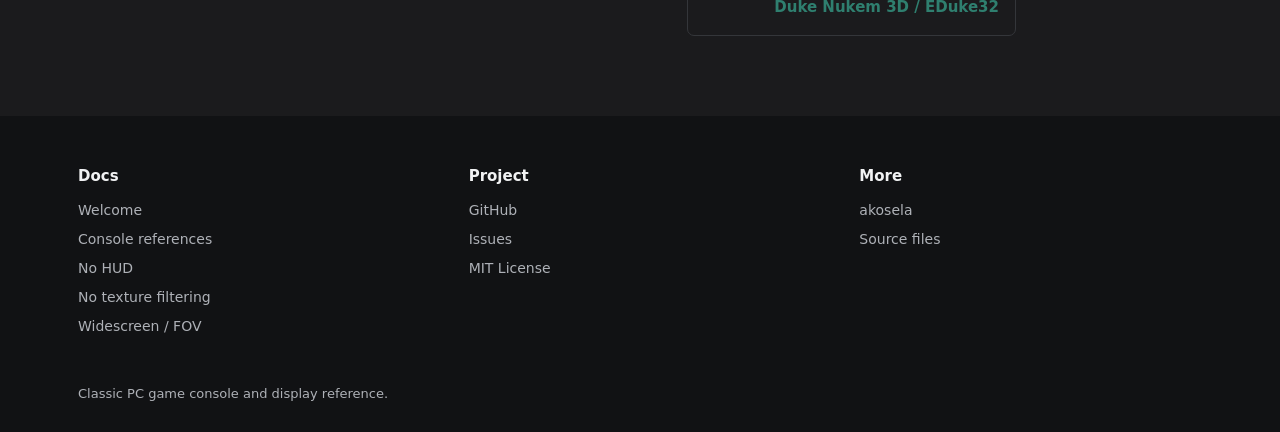
==== commit b85a15b9: "site: update titles" ====
--- a/docs/index.html
+++ b/docs/index.html
@@ -4,7 +4,7 @@
   <meta charset="utf-8">
   <meta name="viewport" content="width=device-width,initial-scale=1">
   <meta name="description" content="Classic PC game console commands, HUD removal, texture filtering, widescreen and FOV documentation.">
-  <title>GameConsole.cc - Classic PC Game Console Command Reference</title>
+  <title>GameConsole.cc - Classic PC Game Console and Display Reference</title>
   <link rel="stylesheet" href="assets/styles.css">
   <script>
     (()=>{const t=localStorage.getItem("gcd-theme") || "dark";document.documentElement.dataset.theme=t;})();
@@ -37,23 +37,23 @@
   <aside id="sidebar" class="sidebar"></aside>
   <main class="docs-main">
     <div class="docs-content">
-      <h1 class="home-title">Classic PC game console and presentation reference documentation</h1>
+      <h1 class="home-title">Classic PC Game Console and Display Reference</h1>
       <p class="home-lead">
-        GameConsole.cc documents console commands, cheats, developer modes,
-        HUD removal, texture filtering, widescreen and FOV settings for
-        classic PC games and their original engines.
+        GameConsole.cc is a technical reference for classic PC games and their
+        original engines.
       </p>
       <section class="content-section" id="about">
         <h2>About</h2>
         <p>
-          This project collects practical command references for game consoles and
-          developer modes, together with methods for removing HUD/crosshair elements,
-          disabling texture filtering, and configuring widescreen resolutions and FOV.
+          This project collects practical command references for game consoles
+          and developer modes, together with methods for removing HUD/crosshair
+          elements, disabling texture filtering, and configuring widescreen
+          resolutions and FOV.
         </p>
         <p>
           The focus is on original games and original engines whenever possible.
-          Remaster-only commands are intentionally avoided. EDuke32 and NewDark are
-          documented where they are explicitly part of the target runtime.
+          Remaster-only commands are intentionally avoided. EDuke32 and NewDark
+          are documented where they are explicitly part of the target runtime.
         </p>
       </section>
       <section class="content-section" id="console-references">
@@ -124,7 +124,7 @@
     </div>
   </div>
   <div class="footer-bottom">
-    Classic PC game console and presentation reference documentation.
+    Classic PC game console and display reference.
   </div>
 </footer>
 
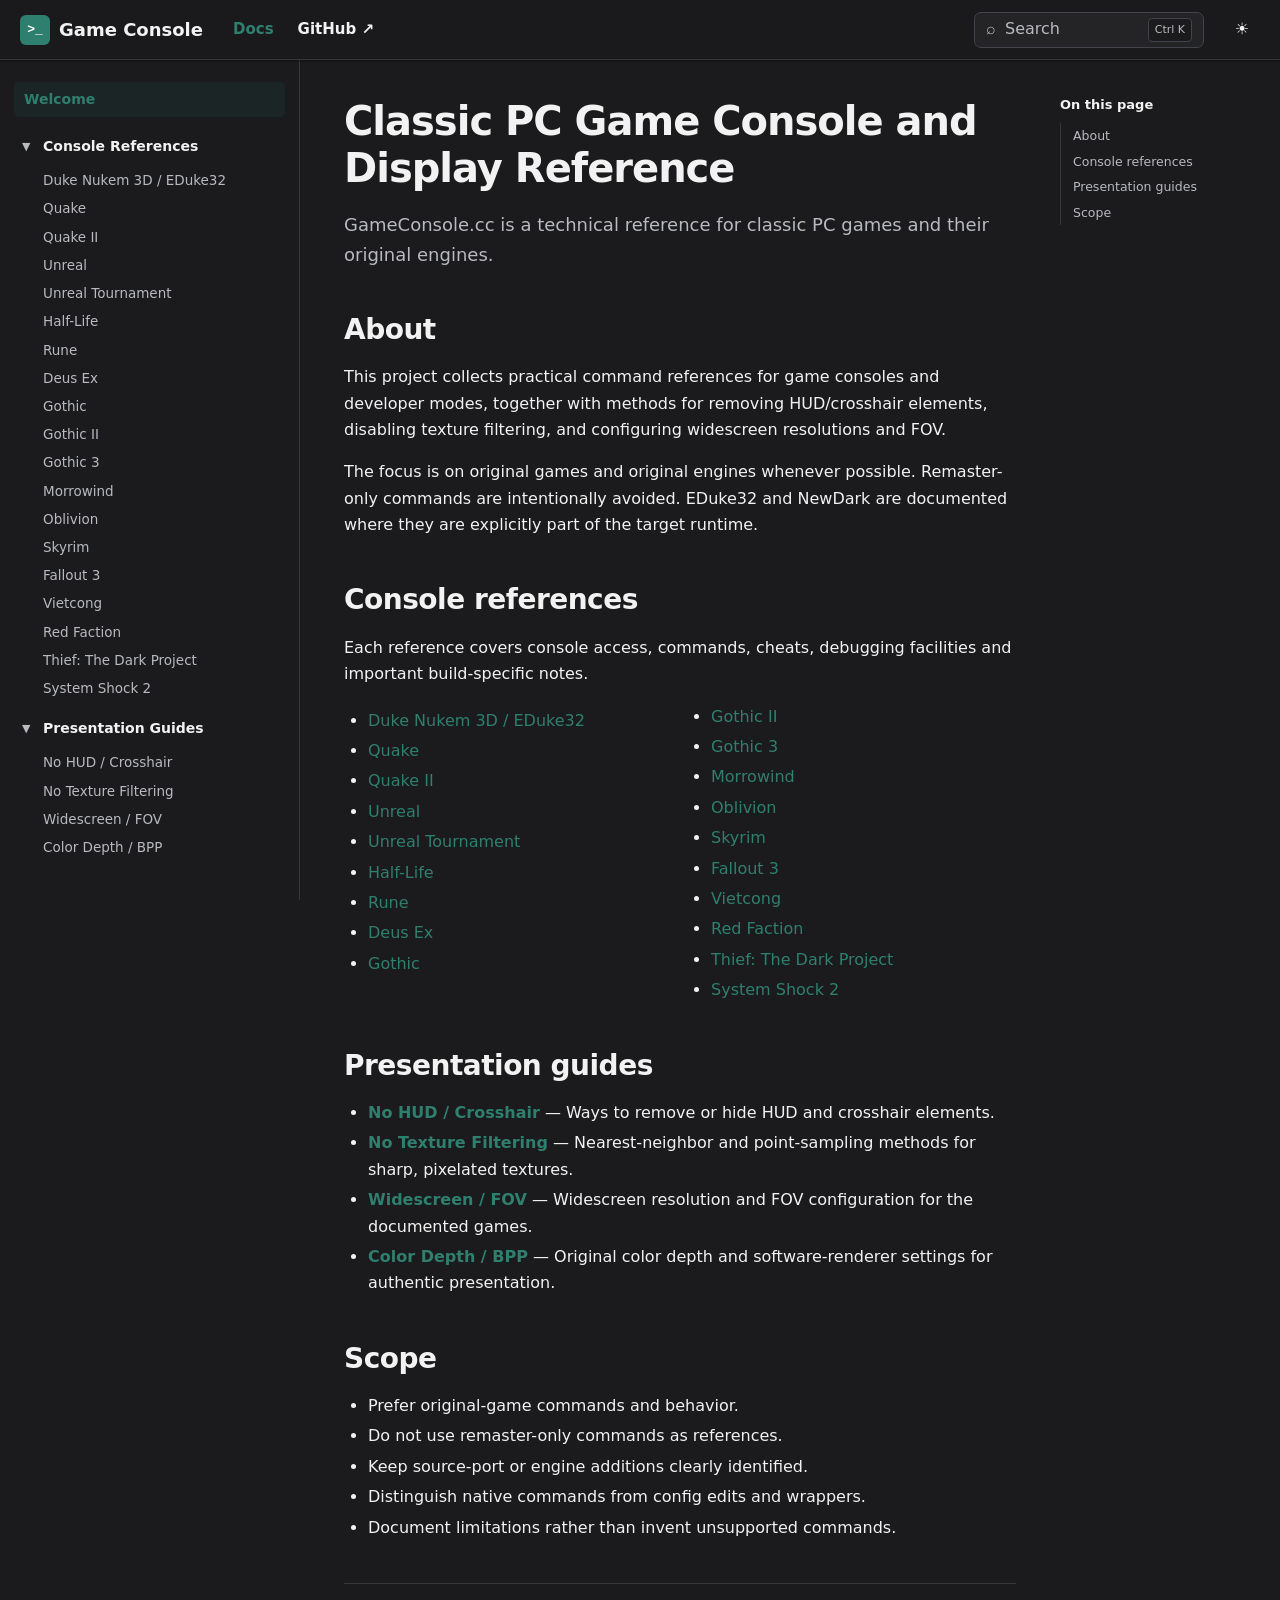
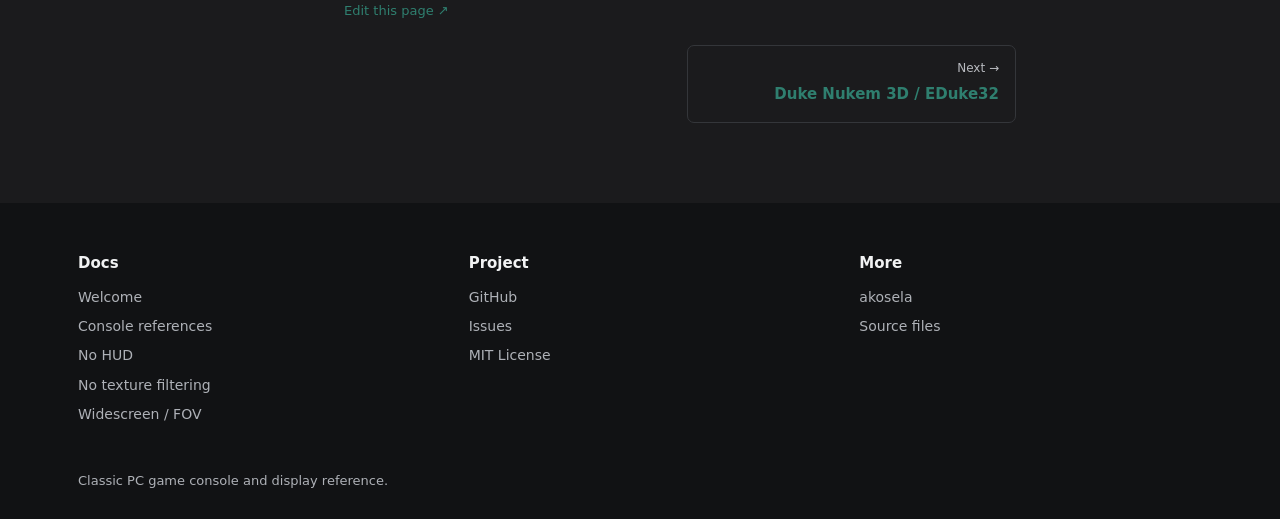
==== commit 4cc3bda1: "add bpp.txt" ====
--- a/docs/index.html
+++ b/docs/index.html
@@ -147,12 +147,14 @@
   const consoleDocs=docs.filter(d=>d.group==="Console References");
   const guides=docs.filter(d=>d.group==="Presentation Guides");
   const guideDescriptions={
-    "nohud.txt": "Ways to remove or hide HUD and crosshair elements.",
-    "notexturefiltering.txt":
-      "Nearest-neighbor and point-sampling methods for sharp, pixelated textures.",
-    "widescreen.txt":
-      "Widescreen resolution and FOV configuration for the documented games."
-  };
+  "nohud.txt": "Ways to remove or hide HUD and crosshair elements.",
+  "notexturefiltering.txt":
+    "Nearest-neighbor and point-sampling methods for sharp, pixelated textures.",
+  "widescreen.txt":
+    "Widescreen resolution and FOV configuration for the documented games.",
+  "bpp.txt":
+    "Original color depth and software-renderer settings for authentic presentation."
+};
   document.querySelector("#console-list").innerHTML=consoleDocs.map(
     d=>`<li><a href="${api.docUrl(d.file)}">${api.escapeHtml(d.title)}</a></li>`
   ).join("");
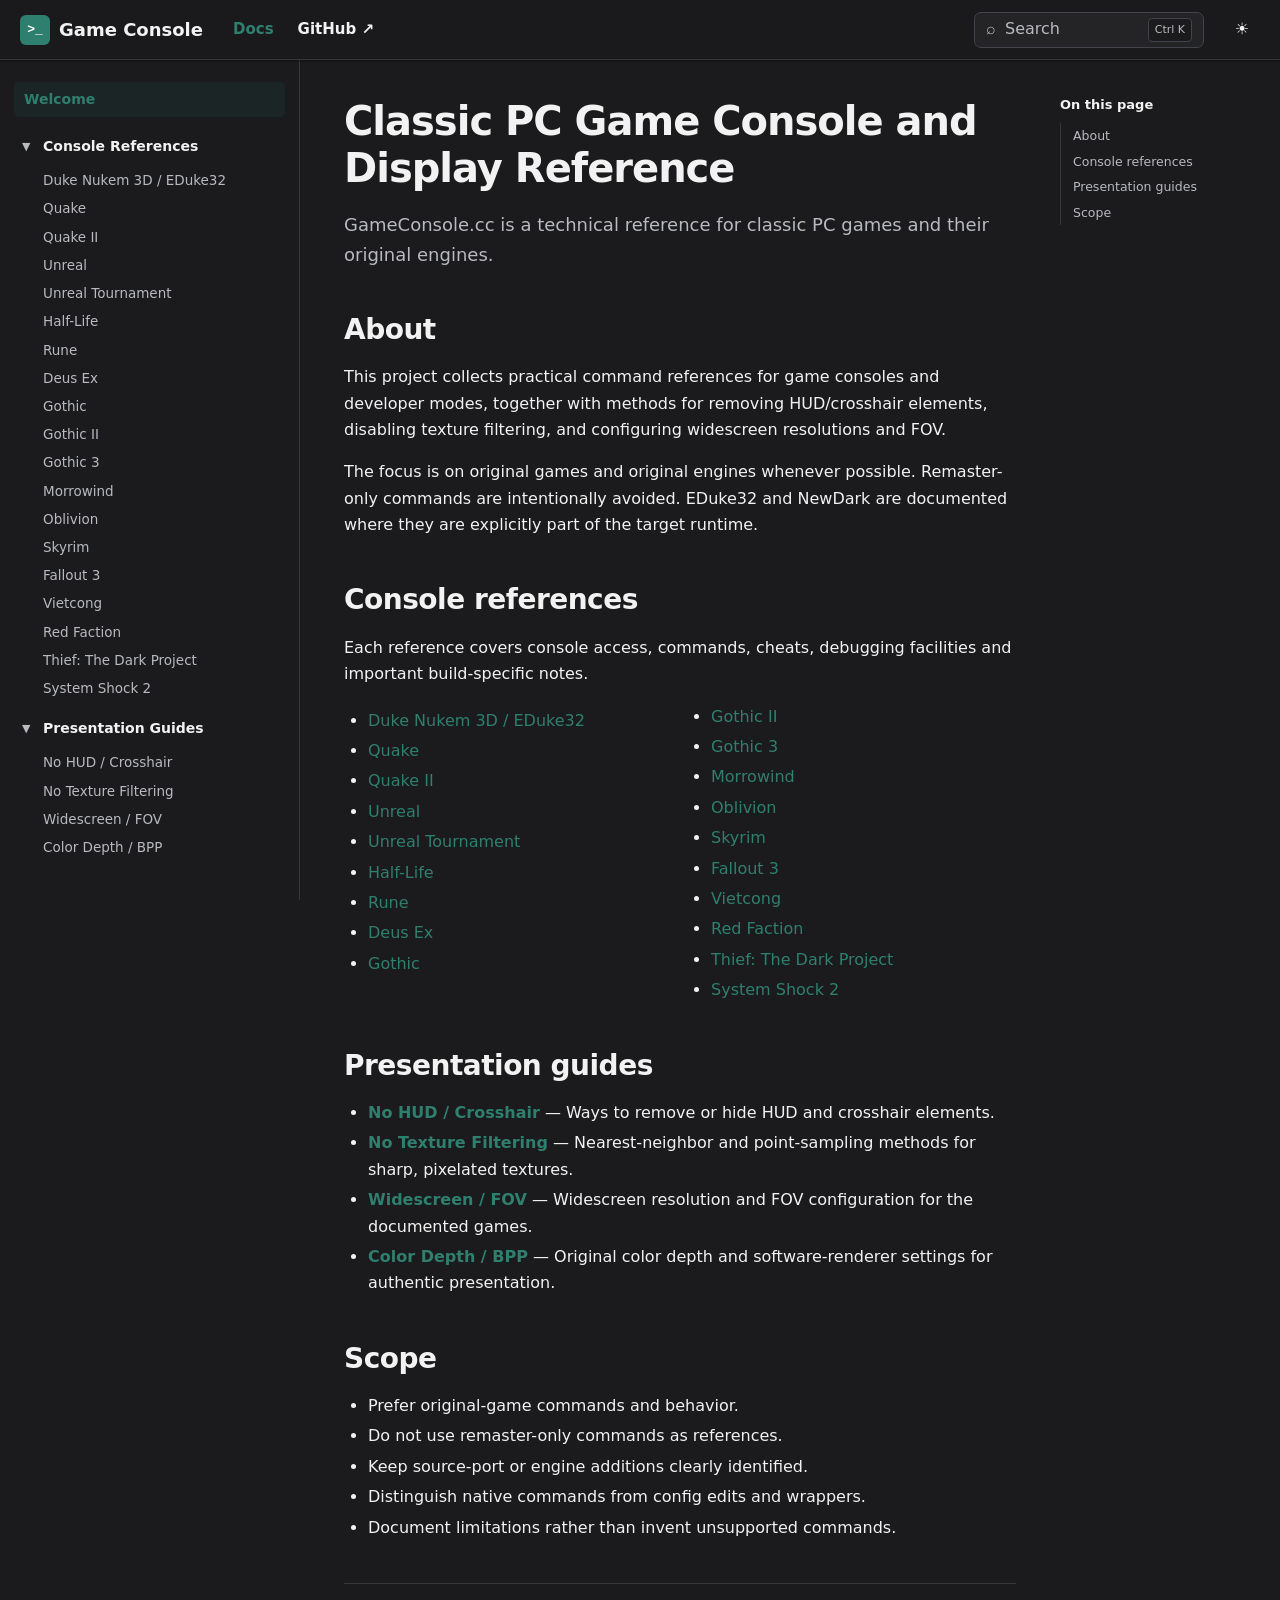
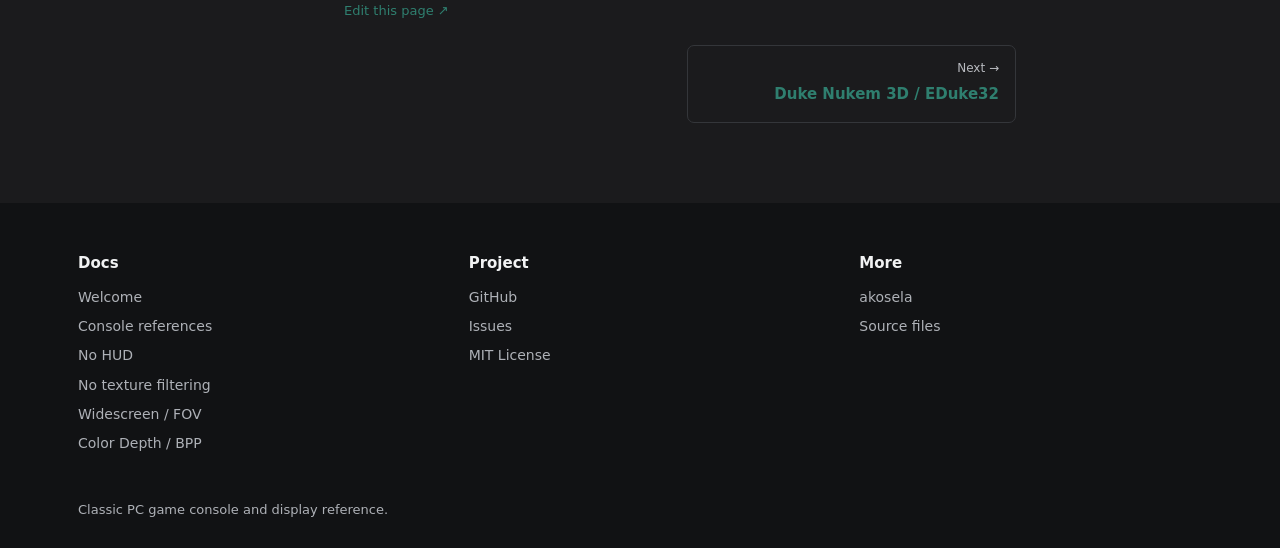
==== commit c42cecb6: "bpp: add it to footer" ====
--- a/docs/index.html
+++ b/docs/index.html
@@ -110,6 +110,7 @@
       <a href="doc.html?file=nohud.txt">No HUD</a>
       <a href="doc.html?file=notexturefiltering.txt">No texture filtering</a>
       <a href="doc.html?file=widescreen.txt">Widescreen / FOV</a>
+      <a href="doc.html?file=bpp.txt">Color Depth / BPP</a>
     </div>
     <div>
       <div class="footer-title">Project</div>
